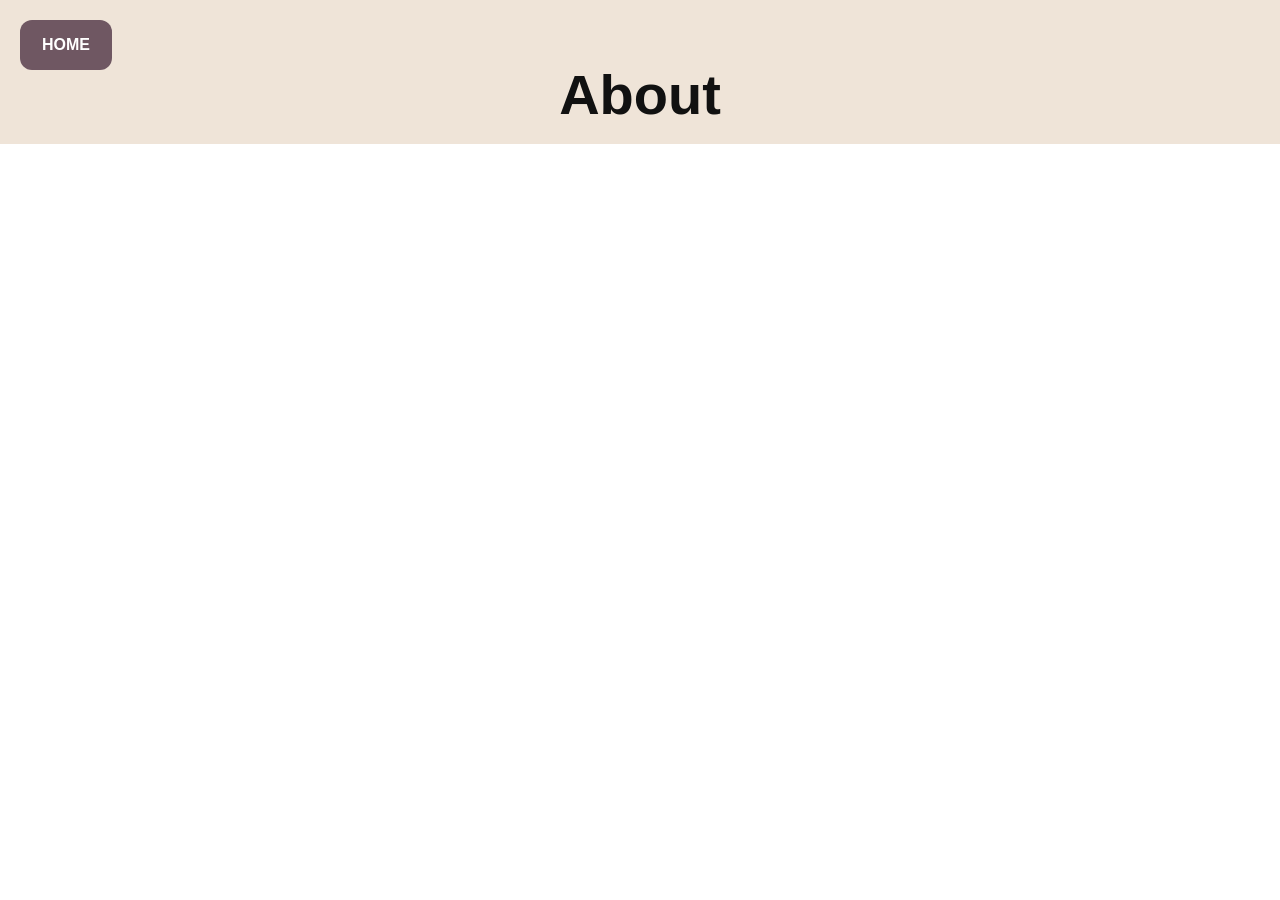
==== pages/about.html @ 68fadaa8 "Intial commit" ====
<!DOCTYPE html>
<html lang="en">
<head>
    <meta charset="UTF-8">
    <meta name="viewport" content="width=device-width, initial-scale=1.0">
    <title>About</title>
    <link rel="stylesheet" href="../style.css">
</head>
<body>
    <div class="banner">
        <h1 class="banner-title">About</h1>
    </div> 
    <!-- Top-left HOME -->
    <a href="../index.html" class="btn home-top">HOME</a>

</body>
</html>
---- style.css ----
/* ========== RESET ========== */
* {
    box-sizing: border-box;
    margin: 0;
    padding: 0;
  }
  
  /* ========== VARIABLES ========== */
  :root {
    --bg: #ffffff;
    --text: #111111;
    --accent:#6f5762;
    --muted: #666666;
  }
  
  /* ========== GLOBAL STYLES ========== */
  body {
    background-color: var(--bg);
    color: var(--text);
    font-family: 'Inter', -apple-system, BlinkMacSystemFont, "Segoe UI", Arial, sans-serif;
    line-height: 1.6;
    margin: 0; 
  }
  
  /* ========== HEADINGS ========== */
  h1 {
    font-size: 64px;
    margin-bottom: 16px;
  }
  
  h2 {
    font-size: 32px;
    margin-bottom: 12px;
  }
  
  /* ========== BUTTONS ========== */
  .btn {
    display: inline-block;
    padding: 12px 22px;
    background-color: var(--accent);
    color: white;
    text-decoration: none;
    border-radius: 12px;
    font-weight: 600;
    transition: all 0.2s ease;
  }
  
  .btn:hover {
    background-color: #6A1F3B;
    transform: translateY(-2px);
    color: white;
  }
  
  /* ========== SECTIONS ========== */
  section {
    margin-top: 60px;
  }
  
  /* ========== UTILITIES ========== */
  .center {
    text-align: center;
  }
  .button-row {
    display: flex;
    gap: 16px;          /* space between buttons */
    margin-top: 140px;
    justify-content: center;
  }
  @media (max-width: 600px) {
    .button-row {
      flex-direction: column;
      align-items: center;
    }
  }  
  /* Top-left button */
.home-top {
    position: fixed;
    top: 20px;
    left: 20px;
  }
  
  /* Bottom-center button */
  .home-bottom {
    position: fixed;
    bottom: 30px;
    left: 50%;
    transform: translateX(-50%);
  }
  /* Banner */
  .banner {
    height: 1.5in;
    background-color: #EFE4D8;
  
    display: flex;
    justify-content: center;
    align-items: flex-start;
  
    position: relative;
    overflow: visible;
  }
  
  /* Title inside banner */
  .banner-title {
    font-size: 56px;
    font-weight: 700;
    color: #111111;
    margin: 50px;
  }
  
  
  /* Circular image */
  .profile-pic {
    width: 240px;
    height: 240px;
    border-radius: 50%;          /* makes it a circle */
    object-fit: cover;           /* crops image nicely */
    border: 0px solid #654321;     /* optional frame */
    position: relative;
    top: 25px
  }
  .page-title {
    text-align: center;
    margin-top: 40px;
  }
  .media-pic {
    width: 240px;
    height: 240px;
    border-radius: 50%;          /* makes it a circle */
    object-fit: cover;           /* crops image nicely */
    border: 0px solid #654321;     /* optional frame */
    position: relative;
    top: 50px
  }
  .quote {
    border-left: 4px solid #660033;
    margin: 20px auto;
    padding-left: 24px;
    font-style: italic;
  }
  

  
  .quote-author {
    margin-top: 20px;
    text-align: right;
    font-size: 16px;
    color: #555;
  }
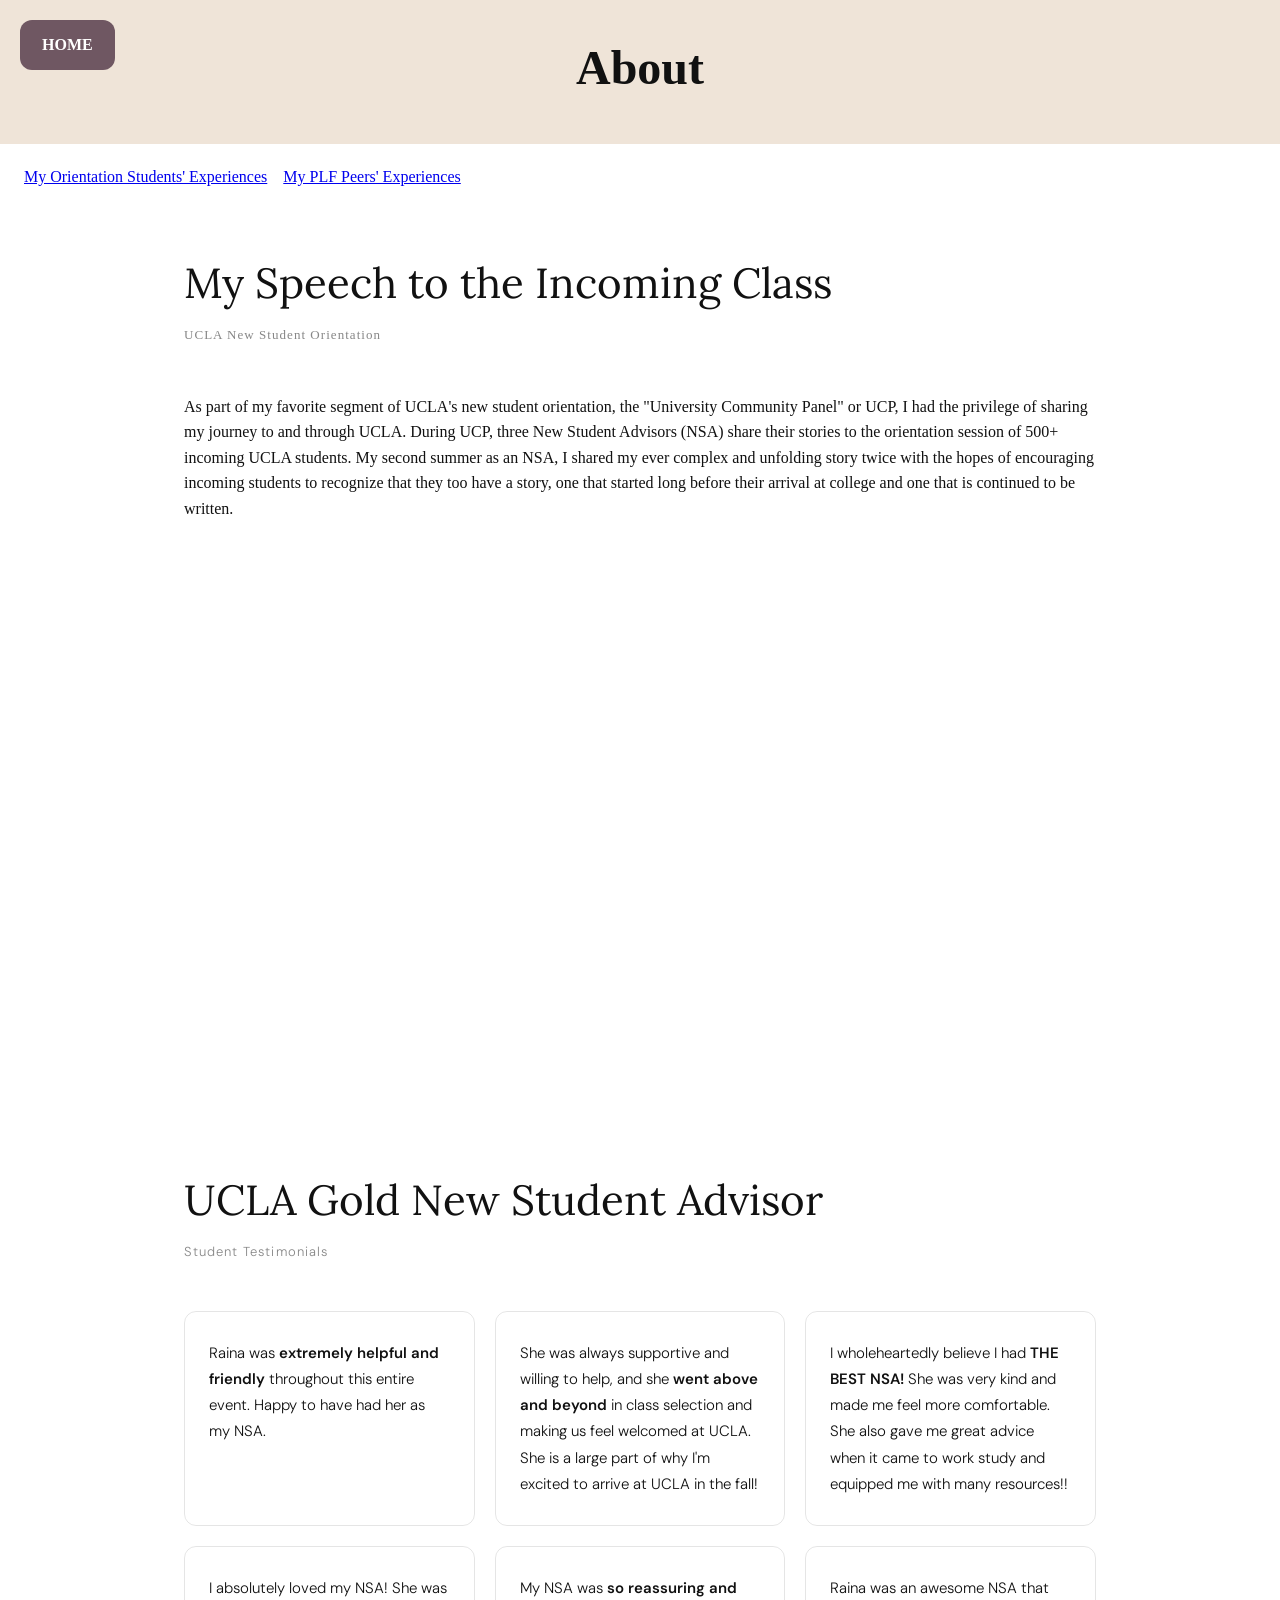
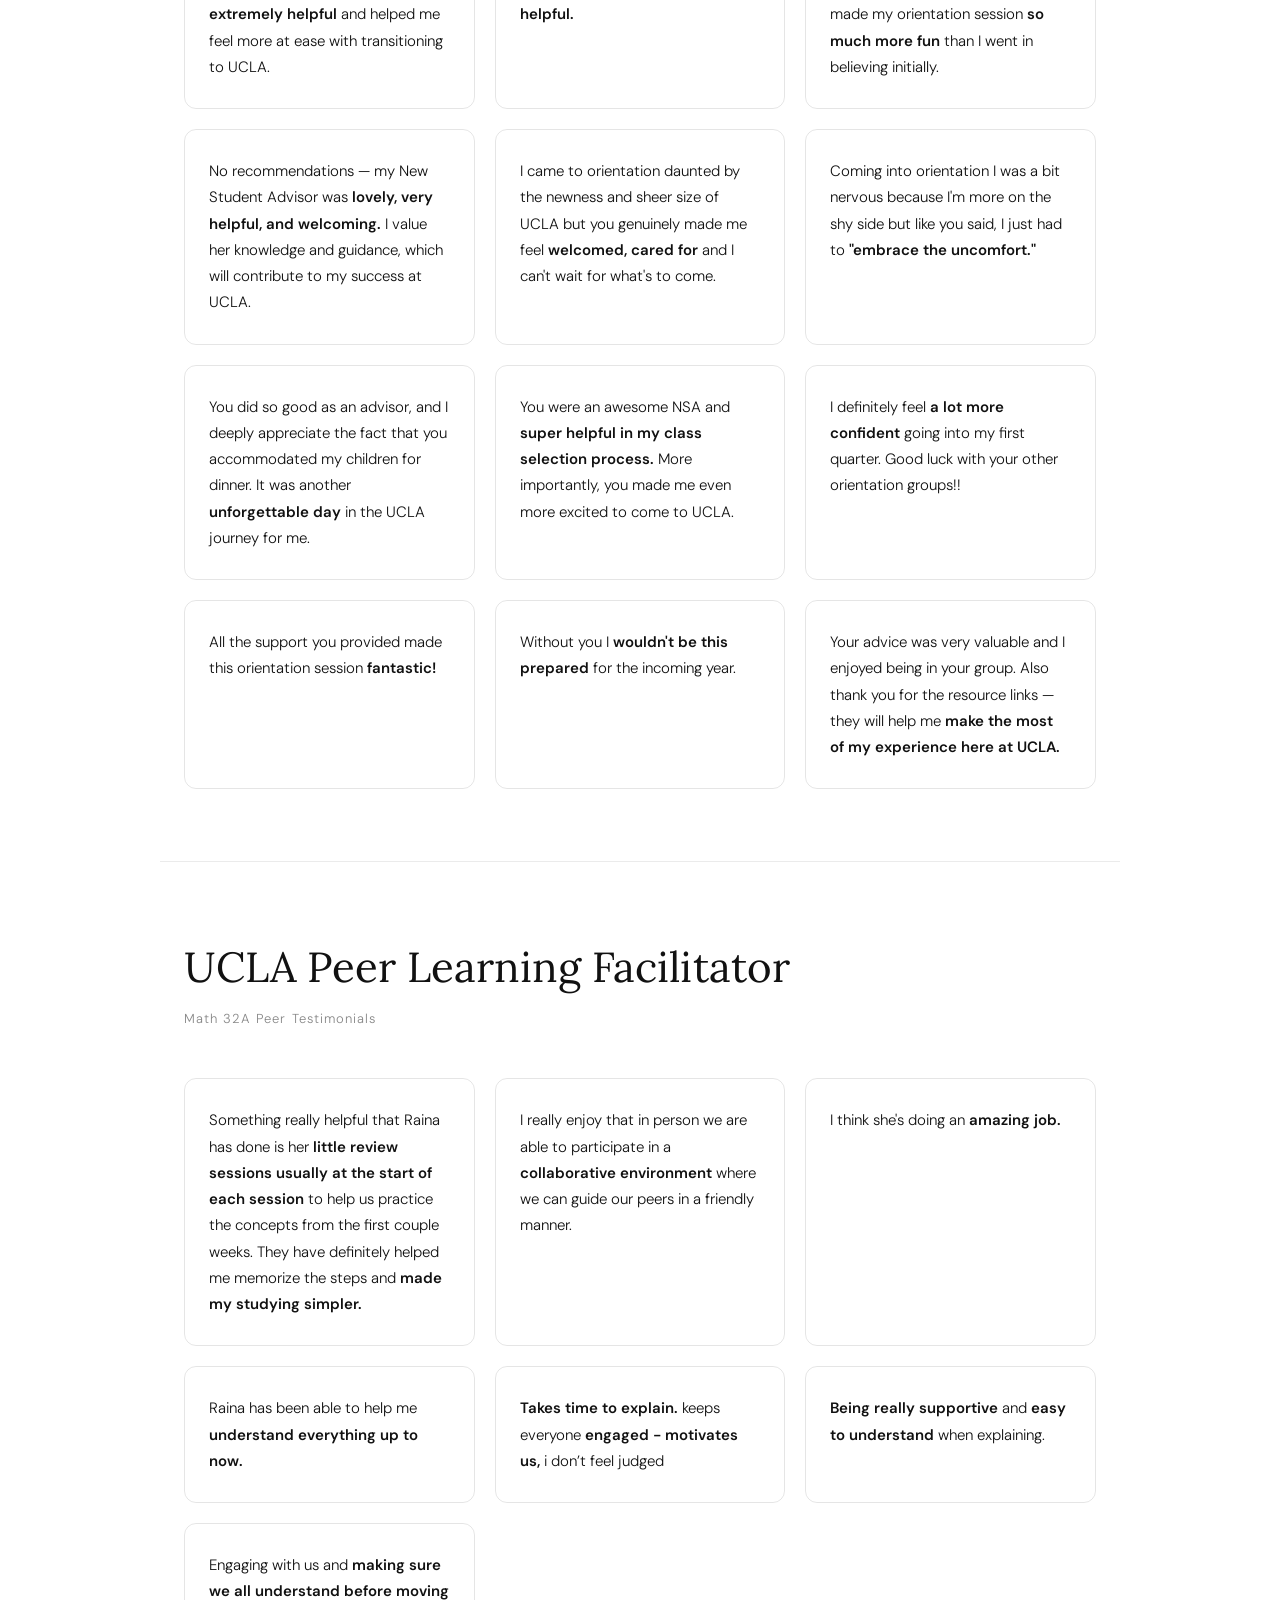
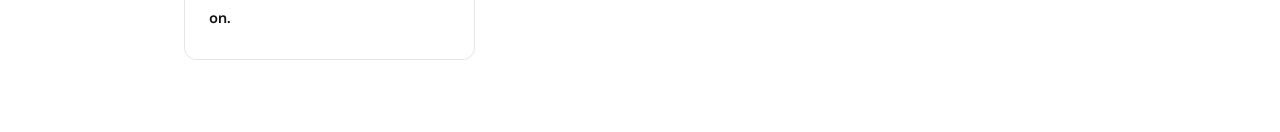
==== commit f5851d1c: "added more on about page and fixed home with name + short description" ====
--- a/pages/about.html
+++ b/pages/about.html
@@ -5,6 +5,91 @@
     <meta name="viewport" content="width=device-width, initial-scale=1.0">
     <title>About</title>
     <link rel="stylesheet" href="../style.css">
+    <link href="https://fonts.googleapis.com/css2?family=Lora:wght@400;600&family=DM+Sans:wght@300;400;500;600&display=swap" rel="stylesheet">
+    <style>
+        .video-section {
+  padding: 60px 24px;
+  max-width: 960px;
+  margin: 0 auto;
+}
+
+    .video-wrapper {
+    position: relative;
+    padding-bottom: 56.25%; /* 16:9 ratio */
+    height: 0;
+    overflow: hidden;
+    border-radius: 12px;
+    }
+
+    .video-wrapper iframe {
+    position: absolute;
+    top: 0; left: 0;
+    width: 100%;
+    height: 100%;
+    }
+        #testimonials, #plf { scroll-margin-top: 40px; }
+
+        .testimonials, .plf-section {
+          padding: 72px 24px;
+          max-width: 960px;
+          margin: 0 auto;
+          font-family: 'DM Sans', sans-serif;
+        }
+
+        .t-heading {
+          font-family: 'Lora', serif;
+          font-size: clamp(28px, 5vw, 42px);
+          font-weight: 400;
+          margin: 0 0 8px;
+          color: inherit;
+        }
+
+        .t-sub {
+          font-size: 13px;
+          font-weight: 300;
+          letter-spacing: 0.08em;
+          opacity: 0.5;
+          margin: 0 0 48px;
+        }
+
+        .t-grid {
+          display: grid;
+          grid-template-columns: repeat(auto-fill, minmax(260px, 1fr));
+          gap: 20px;
+        }
+
+        .t-card {
+          padding: 28px 24px;
+          border: 1px solid rgba(0,0,0,0.1);
+          border-radius: 12px;
+        }
+
+        .t-card p {
+          font-family: 'DM Sans', sans-serif;
+          font-size: 15px;
+          font-weight: 300;
+          line-height: 1.75;
+          margin: 0;
+          color: inherit;
+        }
+
+        .t-card strong {
+          font-weight: 600;
+          color: inherit;
+        }
+
+        .section-divider {
+          max-width: 960px;
+          margin: 0 auto;
+          border: none;
+          border-top: 1px solid rgba(0,0,0,0.08);
+        }
+        .section-links {
+            display: flex;
+            gap: 16px;
+            padding: 20px 24px 0;
+}
+    </style>
 </head>
 <body>
     <div class="banner">
@@ -12,6 +97,130 @@
     </div> 
     <!-- Top-left HOME -->
     <a href="../index.html" class="btn home-top">HOME</a>
-
+    <div class="section-links">
+        <a href="#testimonials">My Orientation Students' Experiences</a>
+        <a href="#plf">My PLF Peers' Experiences</a>
+      </div>
+      <section class="video-section">
+        <h2 class="t-heading">My Speech to the Incoming Class</h2>
+        <p class="t-sub">UCLA New Student Orientation</p>
+        <p class="video-desc">As part of my favorite segment of UCLA's new student orientation, the "University Community Panel" or UCP, I had the privilege of sharing my journey to and through UCLA. During UCP, three New Student Advisors (NSA) share their stories to the orientation session of 500+ incoming UCLA students. My second summer as an NSA, I shared my ever complex and unfolding story twice with the hopes of encouraging incoming students to recognize that they too have a story, one that started long before their arrival at college and one that is continued to be written.</p>
+        <div class="video-wrapper">
+            <iframe
+            src="https://www.youtube.com/embed/3Iu2mT6fhzI"
+            title="Speech to the Incoming Class"
+            frameborder="0"
+            allowfullscreen>
+          </iframe>
+        </div>
+      </section>
+    <!-- TESTIMONIALS SECTION — paste into your website -->
+
+<section class="testimonials" id = "testimonials">
+  <h2 class="t-heading">UCLA Gold New Student Advisor</h2>
+  <p class="t-sub">Student Testimonials</p>
+
+  <div class="t-grid">
+
+    <div class="t-card">
+      <p>Raina was <strong>extremely helpful and friendly</strong> throughout this entire event. Happy to have had her as my NSA.</p>
+    </div>
+
+    <div class="t-card">
+      <p>She was always supportive and willing to help, and she <strong>went above and beyond</strong> in class selection and making us feel welcomed at UCLA. She is a large part of why I'm excited to arrive at UCLA in the fall!</p>
+    </div>
+
+    <div class="t-card">
+      <p>I wholeheartedly believe I had <strong>THE BEST NSA!</strong> She was very kind and made me feel more comfortable. She also gave me great advice when it came to work study and equipped me with many resources!!</p>
+    </div>
+
+    <div class="t-card">
+      <p>I absolutely loved my NSA! She was <strong>extremely helpful</strong> and helped me feel more at ease with transitioning to UCLA.</p>
+    </div>
+
+    <div class="t-card">
+      <p>My NSA was <strong>so reassuring and helpful.</strong></p>
+    </div>
+
+    <div class="t-card">
+      <p>Raina was an awesome NSA that made my orientation session <strong>so much more fun</strong> than I went in believing initially.</p>
+    </div>
+
+    <div class="t-card">
+      <p>No recommendations — my New Student Advisor was <strong>lovely, very helpful, and welcoming.</strong> I value her knowledge and guidance, which will contribute to my success at UCLA.</p>
+    </div>
+
+    <div class="t-card">
+      <p>I came to orientation daunted by the newness and sheer size of UCLA but you genuinely made me feel <strong>welcomed, cared for</strong> and I can't wait for what's to come.</p>
+    </div>
+
+    <div class="t-card">
+      <p>Coming into orientation I was a bit nervous because I'm more on the shy side but like you said, I just had to <strong>"embrace the uncomfort."</strong></p>
+    </div>
+
+    <div class="t-card">
+      <p>You did so good as an advisor, and I deeply appreciate the fact that you accommodated my children for dinner. It was another <strong>unforgettable day</strong> in the UCLA journey for me.</p>
+    </div>
+
+    <div class="t-card">
+      <p>You were an awesome NSA and <strong>super helpful in my class selection process.</strong> More importantly, you made me even more excited to come to UCLA.</p>
+    </div>
+
+    <div class="t-card">
+      <p>I definitely feel <strong>a lot more confident</strong> going into my first quarter. Good luck with your other orientation groups!!</p>
+    </div>
+
+    <div class="t-card">
+      <p>All the support you provided made this orientation session <strong>fantastic!</strong></p>
+    </div>
+
+    <div class="t-card">
+      <p>Without you I <strong>wouldn't be this prepared</strong> for the incoming year.</p>
+    </div>
+
+    <div class="t-card">
+      <p>Your advice was very valuable and I enjoyed being in your group. Also thank you for the resource links — they will help me <strong>make the most of my experience here at UCLA.</strong></p>
+    </div>
+  </div>
+</section>
+<hr class="section-divider">
+
+    <!-- PLF TESTIMONIALS -->
+    <section class="plf-section" id="plf">
+      <h2 class="t-heading">UCLA Peer Learning Facilitator</h2>
+      <p class="t-sub"> Math 32A Peer Testimonials</p>
+
+      <div class="t-grid">
+
+        <div class="t-card">
+          <p>Something really helpful that Raina has done is her <strong>little review sessions usually at the start of each session</strong> to help us practice the concepts from the first couple weeks. They have definitely helped me memorize the steps and <strong>made my studying simpler.</strong></p>
+        </div>
+
+        <div class="t-card">
+          <p>I really enjoy that in person we are able to participate in a <strong>collaborative environment</strong> where we can guide our peers in a friendly manner.</p>
+        </div>
+
+        <div class="t-card">
+          <p>I think she's doing an <strong>amazing job.</strong></p>
+        </div>
+
+        <div class="t-card">
+          <p>Raina has been able to help me <strong>understand everything up to now.</strong></p>
+        </div>
+
+        <div class="t-card">
+          <p><strong>Takes time to explain.</strong> keeps everyone <strong> engaged - motivates us,</strong> i don’t feel judged</p>
+        </div>
+
+        <div class="t-card">
+          <p><strong>Being really supportive</strong> and <strong>easy to understand</strong> when explaining.</p>
+        </div>
+
+        <div class="t-card">
+          <p>Engaging with us and <strong>making sure we all understand before moving on.</strong></p>
+        </div>
+
+      </div>
+    </section>
 </body>
 </html>
--- a/style.css
+++ b/style.css
@@ -17,10 +17,10 @@
   body {
     background-color: var(--bg);
     color: var(--text);
-    font-family: 'Inter', -apple-system, BlinkMacSystemFont, "Segoe UI", Arial, sans-serif;
+    font-family: Georgia, "Times New Roman", serif;
     line-height: 1.6;
     margin: 0; 
-  }
+}
   
   /* ========== HEADINGS ========== */
   h1 {
@@ -62,8 +62,8 @@
   }
   .button-row {
     display: flex;
-    gap: 16px;          /* space between buttons */
-    margin-top: 140px;
+    gap: 16px;      
+    margin-top: 30px;
     justify-content: center;
   }
   @media (max-width: 600px) {
@@ -72,6 +72,36 @@
       align-items: center;
     }
   }  
+
+.menu-item {
+  position: relative;
+}
+
+.popover {
+  position: absolute;
+  top: 115%;
+  left: 50%;
+  transform: translateX(-50%) scale(0.95);
+
+  width: 280px;
+  padding: 15px;
+
+  background: white;
+  border-radius: 12px;
+  box-shadow: 0 12px 30px rgba(0,0,0,0.15);
+
+  opacity: 0;
+  visibility: hidden;
+  transition: 0.2s ease;
+  z-index: 100;
+}
+
+.menu-item:hover .popover {
+  opacity: 1;
+  visibility: visible;
+  transform: translateX(-50%) scale(1);
+}
+
   /* Top-left button */
 .home-top {
     position: fixed;
@@ -90,6 +120,7 @@
   .banner {
     height: 1.5in;
     background-color: #EFE4D8;
+    text-align: center;
   
     display: flex;
     justify-content: center;
@@ -101,10 +132,10 @@
   
   /* Title inside banner */
   .banner-title {
-    font-size: 56px;
-    font-weight: 700;
+    font-size: 48px;
+    font-weight: 600;
     color: #111111;
-    margin: 50px;
+    margin: 30px;
   }
   
   
@@ -146,4 +177,5 @@
     font-size: 16px;
     color: #555;
   }
+  #testimonials { scroll-margin-top: 40px; }
   
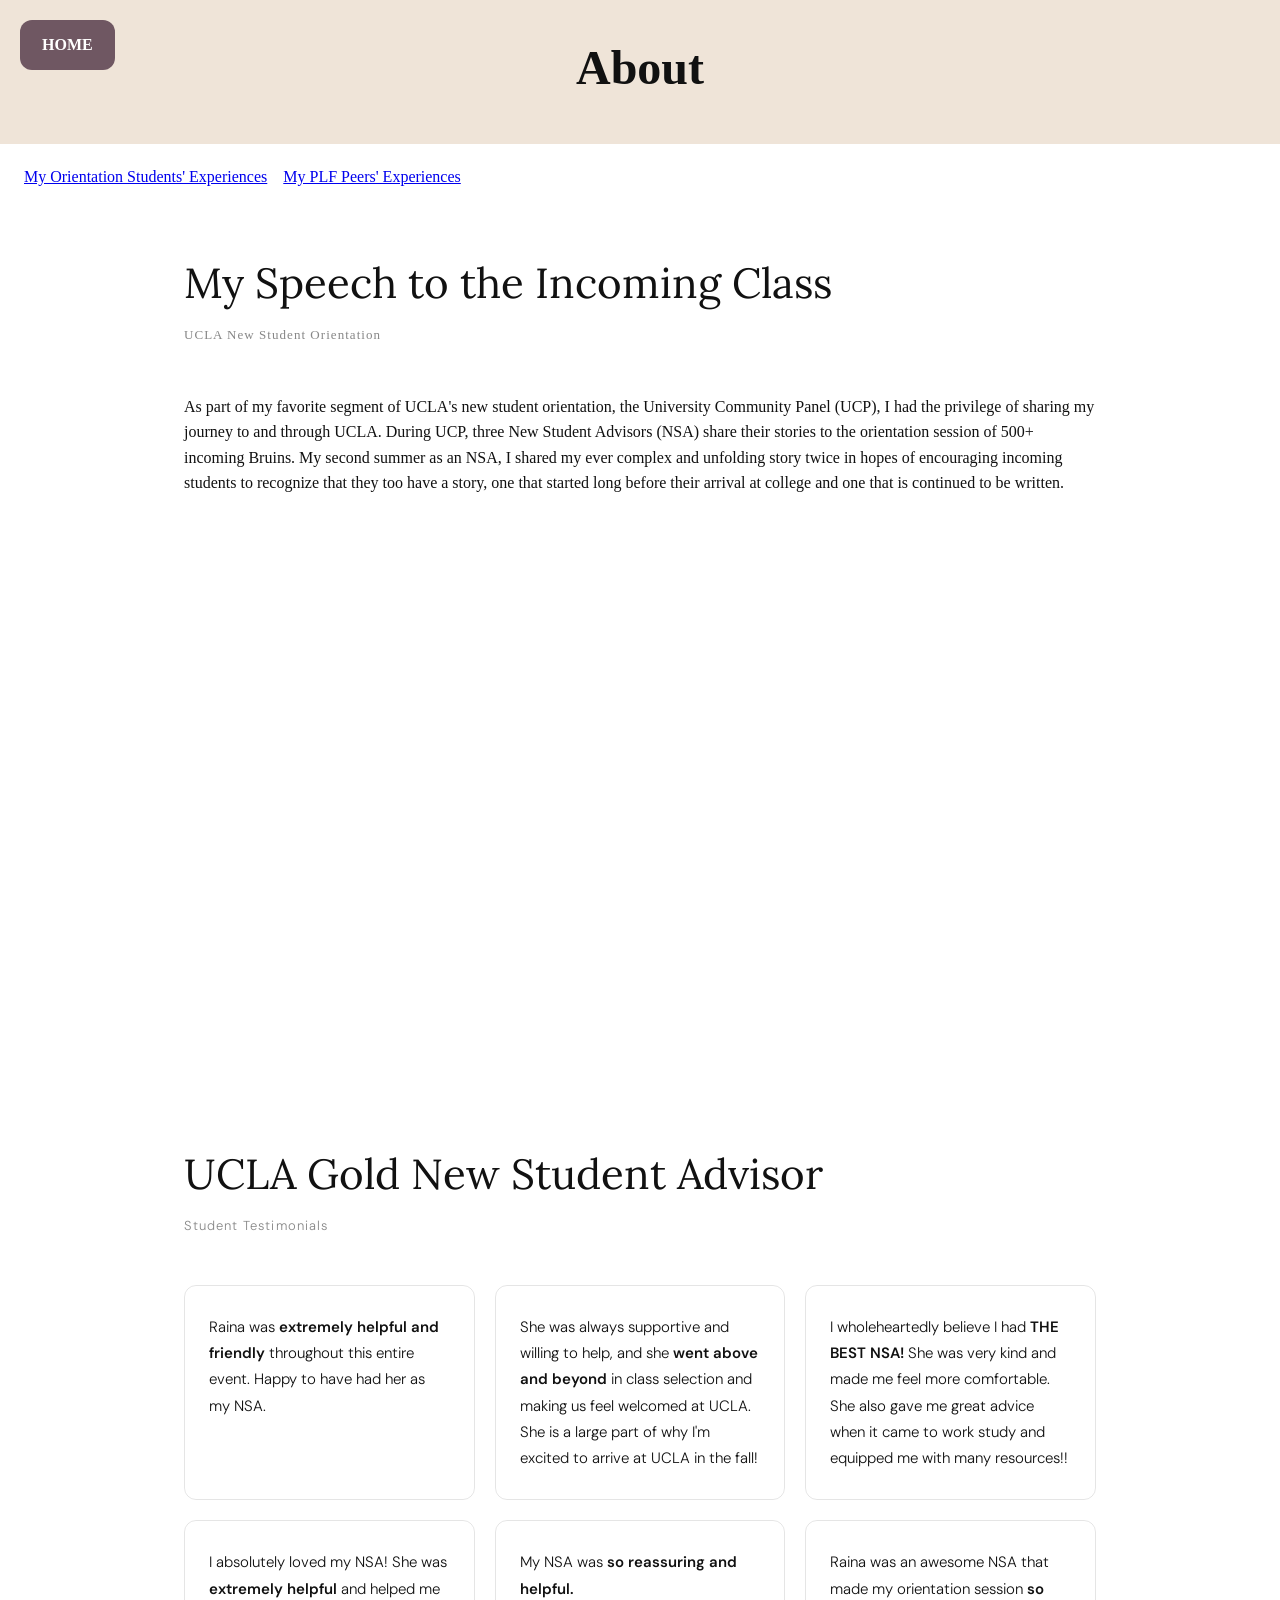
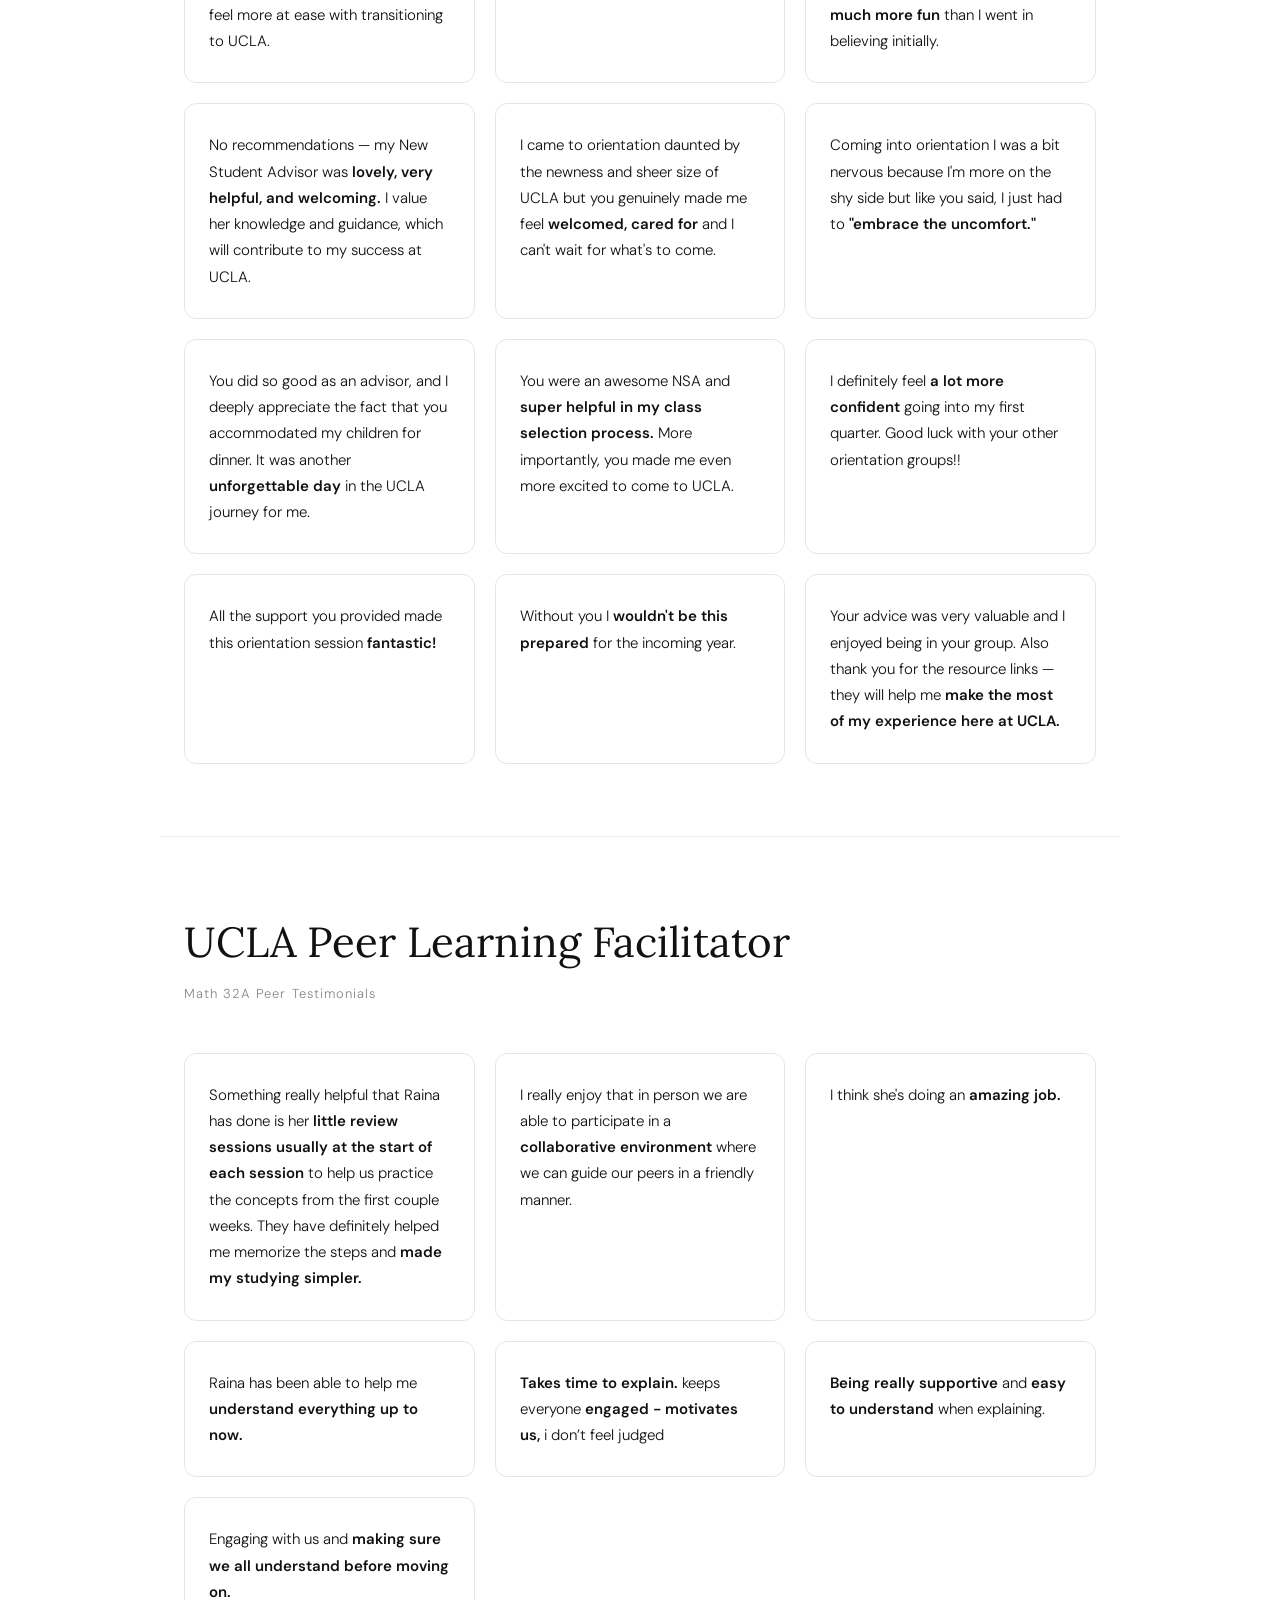
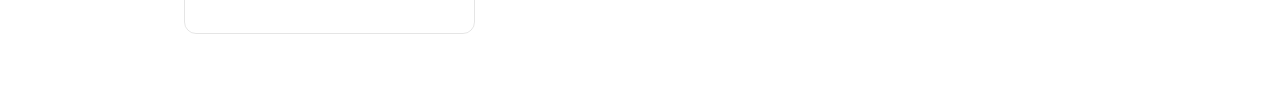
==== commit a47c2034: "updated speech description" ====
--- a/pages/about.html
+++ b/pages/about.html
@@ -104,7 +104,7 @@
       <section class="video-section">
         <h2 class="t-heading">My Speech to the Incoming Class</h2>
         <p class="t-sub">UCLA New Student Orientation</p>
-        <p class="video-desc">As part of my favorite segment of UCLA's new student orientation, the "University Community Panel" or UCP, I had the privilege of sharing my journey to and through UCLA. During UCP, three New Student Advisors (NSA) share their stories to the orientation session of 500+ incoming UCLA students. My second summer as an NSA, I shared my ever complex and unfolding story twice with the hopes of encouraging incoming students to recognize that they too have a story, one that started long before their arrival at college and one that is continued to be written.</p>
+        <p class="video-desc">As part of my favorite segment of UCLA's new student orientation, the University Community Panel (UCP), I had the privilege of sharing my journey to and through UCLA. During UCP, three New Student Advisors (NSA) share their stories to the orientation session of 500+ incoming Bruins. My second summer as an NSA, I shared my ever complex and unfolding story twice in hopes of encouraging incoming students to recognize that they too have a story, one that started long before their arrival at college and one that is continued to be written.</p>
         <div class="video-wrapper">
             <iframe
             src="https://www.youtube.com/embed/3Iu2mT6fhzI"
--- a/style.css
+++ b/style.css
@@ -167,6 +167,7 @@
     margin: 20px auto;
     padding-left: 24px;
     font-style: italic;
+    max-width: 750px;
   }
   
 
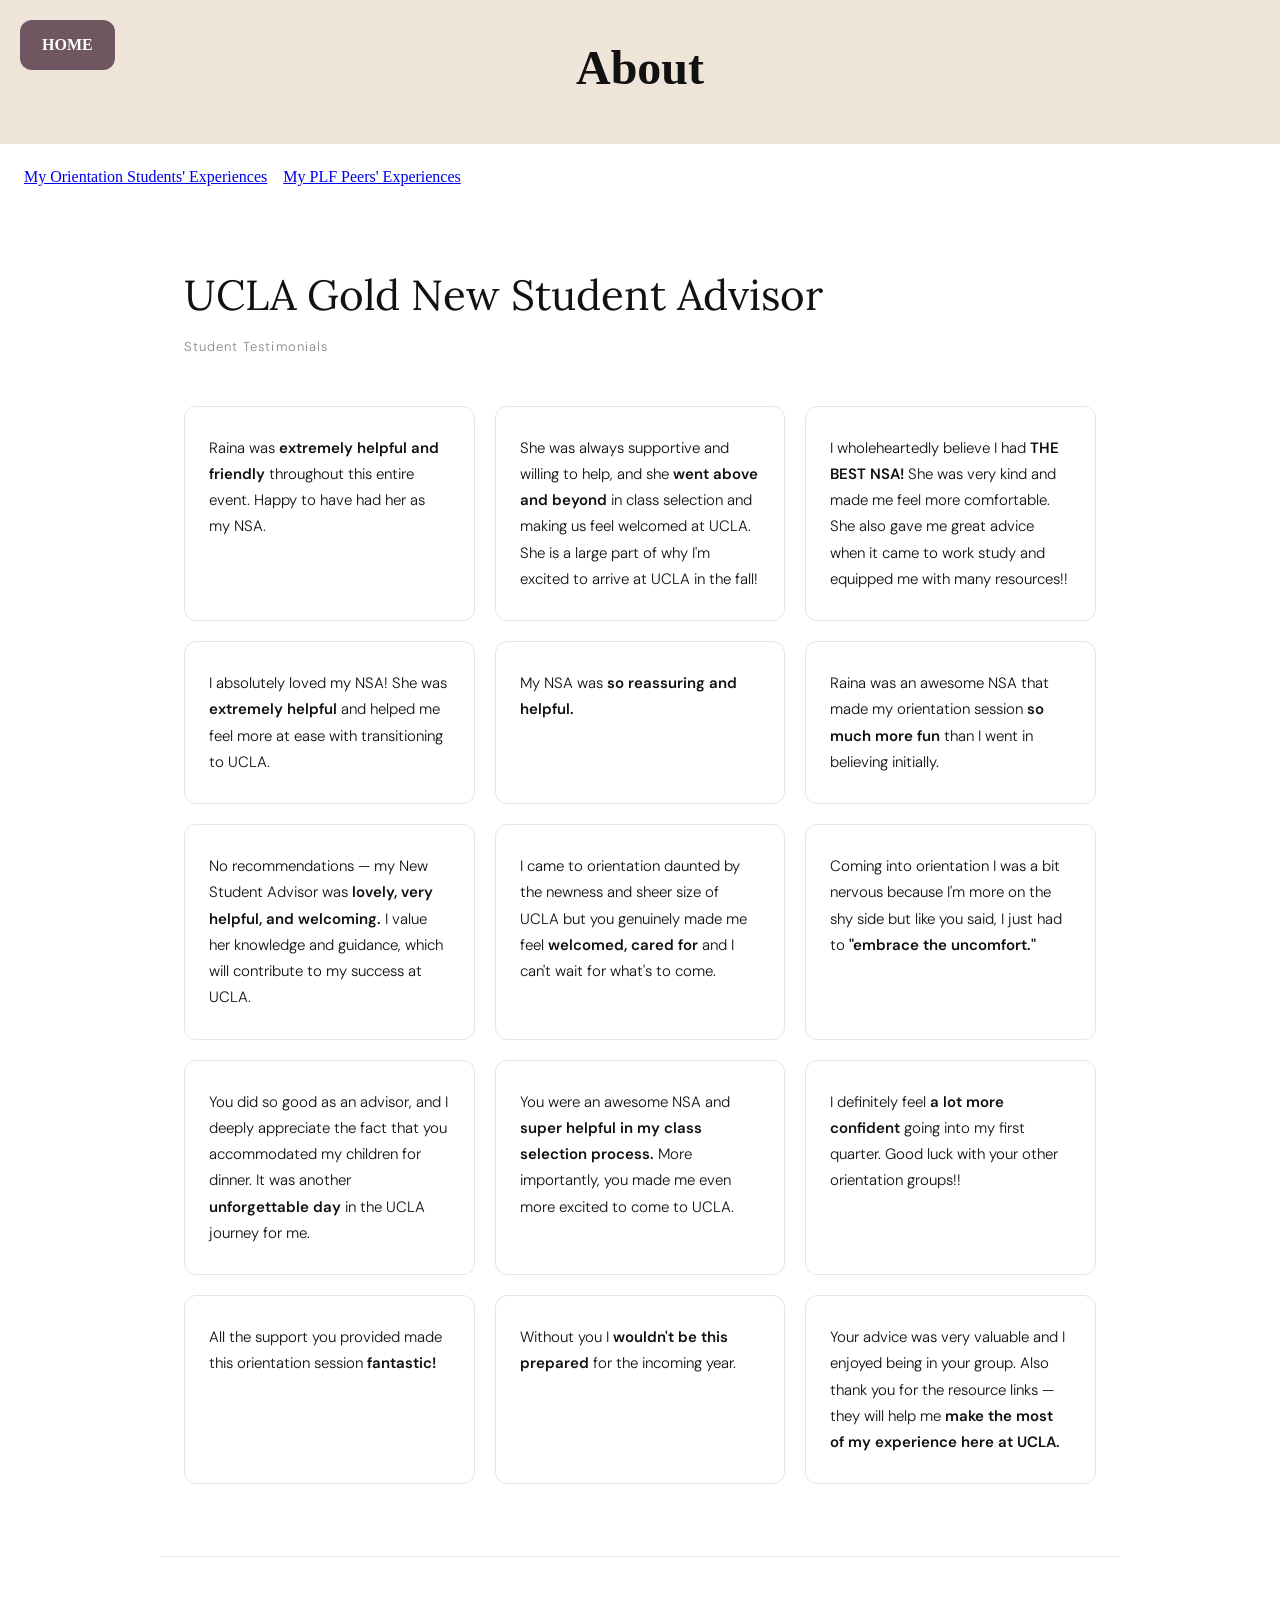
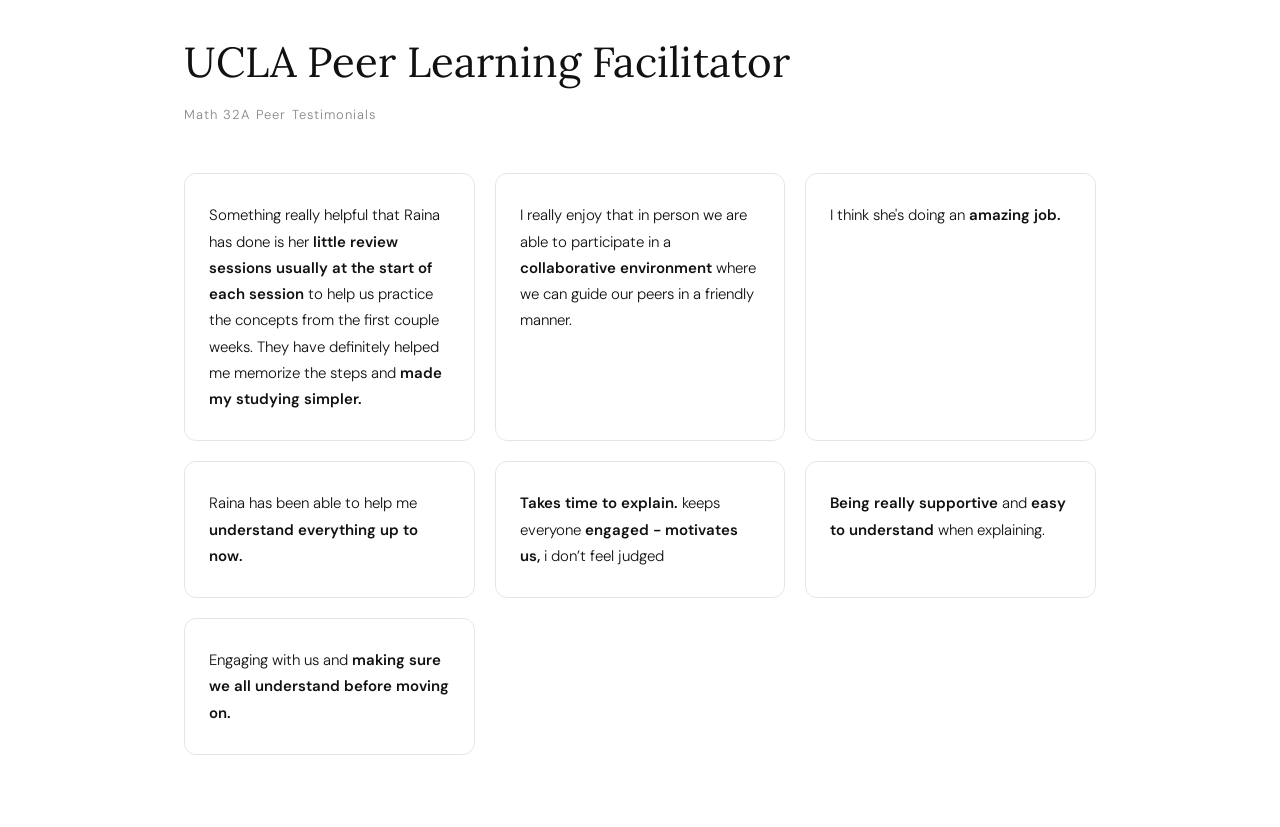
==== commit dcf6f948: "moved speech to projects + added chutes and ladders project" ====
--- a/pages/about.html
+++ b/pages/about.html
@@ -7,26 +7,7 @@
     <link rel="stylesheet" href="../style.css">
     <link href="https://fonts.googleapis.com/css2?family=Lora:wght@400;600&family=DM+Sans:wght@300;400;500;600&display=swap" rel="stylesheet">
     <style>
-        .video-section {
-  padding: 60px 24px;
-  max-width: 960px;
-  margin: 0 auto;
-}
 
-    .video-wrapper {
-    position: relative;
-    padding-bottom: 56.25%; /* 16:9 ratio */
-    height: 0;
-    overflow: hidden;
-    border-radius: 12px;
-    }
-
-    .video-wrapper iframe {
-    position: absolute;
-    top: 0; left: 0;
-    width: 100%;
-    height: 100%;
-    }
         #testimonials, #plf { scroll-margin-top: 40px; }
 
         .testimonials, .plf-section {
@@ -101,19 +82,6 @@
         <a href="#testimonials">My Orientation Students' Experiences</a>
         <a href="#plf">My PLF Peers' Experiences</a>
       </div>
-      <section class="video-section">
-        <h2 class="t-heading">My Speech to the Incoming Class</h2>
-        <p class="t-sub">UCLA New Student Orientation</p>
-        <p class="video-desc">As part of my favorite segment of UCLA's new student orientation, the University Community Panel (UCP), I had the privilege of sharing my journey to and through UCLA. During UCP, three New Student Advisors (NSA) share their stories to the orientation session of 500+ incoming Bruins. My second summer as an NSA, I shared my ever complex and unfolding story twice in hopes of encouraging incoming students to recognize that they too have a story, one that started long before their arrival at college and one that is continued to be written.</p>
-        <div class="video-wrapper">
-            <iframe
-            src="https://www.youtube.com/embed/3Iu2mT6fhzI"
-            title="Speech to the Incoming Class"
-            frameborder="0"
-            allowfullscreen>
-          </iframe>
-        </div>
-      </section>
     <!-- TESTIMONIALS SECTION — paste into your website -->
 
 <section class="testimonials" id = "testimonials">
--- a/style.css
+++ b/style.css
@@ -63,7 +63,7 @@
   .button-row {
     display: flex;
     gap: 16px;      
-    margin-top: 30px;
+    margin-top: 20px;
     justify-content: center;
   }
   @media (max-width: 600px) {
@@ -179,4 +179,54 @@
     color: #555;
   }
   #testimonials { scroll-margin-top: 40px; }
-  +  
+  /* Projects Section */
+.projects-container {
+  max-width: 1000px;
+  margin: 60px auto;
+  padding: 0 24px;
+}
+
+/* Individual Project Card */
+.project-card {
+  margin-bottom: 80px;
+  text-align: center;
+}
+
+/* Project Title */
+.project-title {
+  font-size: 32px;
+  font-weight: 700;
+  margin-bottom: 20px;
+}
+
+/* Project Image */
+.project-img {
+  width: 100%;
+  max-width: 700px;
+  border-radius: 12px;
+  margin-bottom: 20px;
+}
+
+/* Description */
+.project-desc {
+  font-size: 18px;
+  line-height: 1.6;
+  max-width: 700px;
+  margin: 0 auto 20px auto;
+}
+
+/* Github Button */
+.github-btn {
+  display: inline-block;
+  padding: 10px 18px;
+  border-radius: 8px;
+  background-color: #7b646a; /* match your button color */
+  color: white;
+  text-decoration: none;
+  font-weight: 600;
+}
+
+.github-btn:hover {
+  opacity: 0.85;
+}
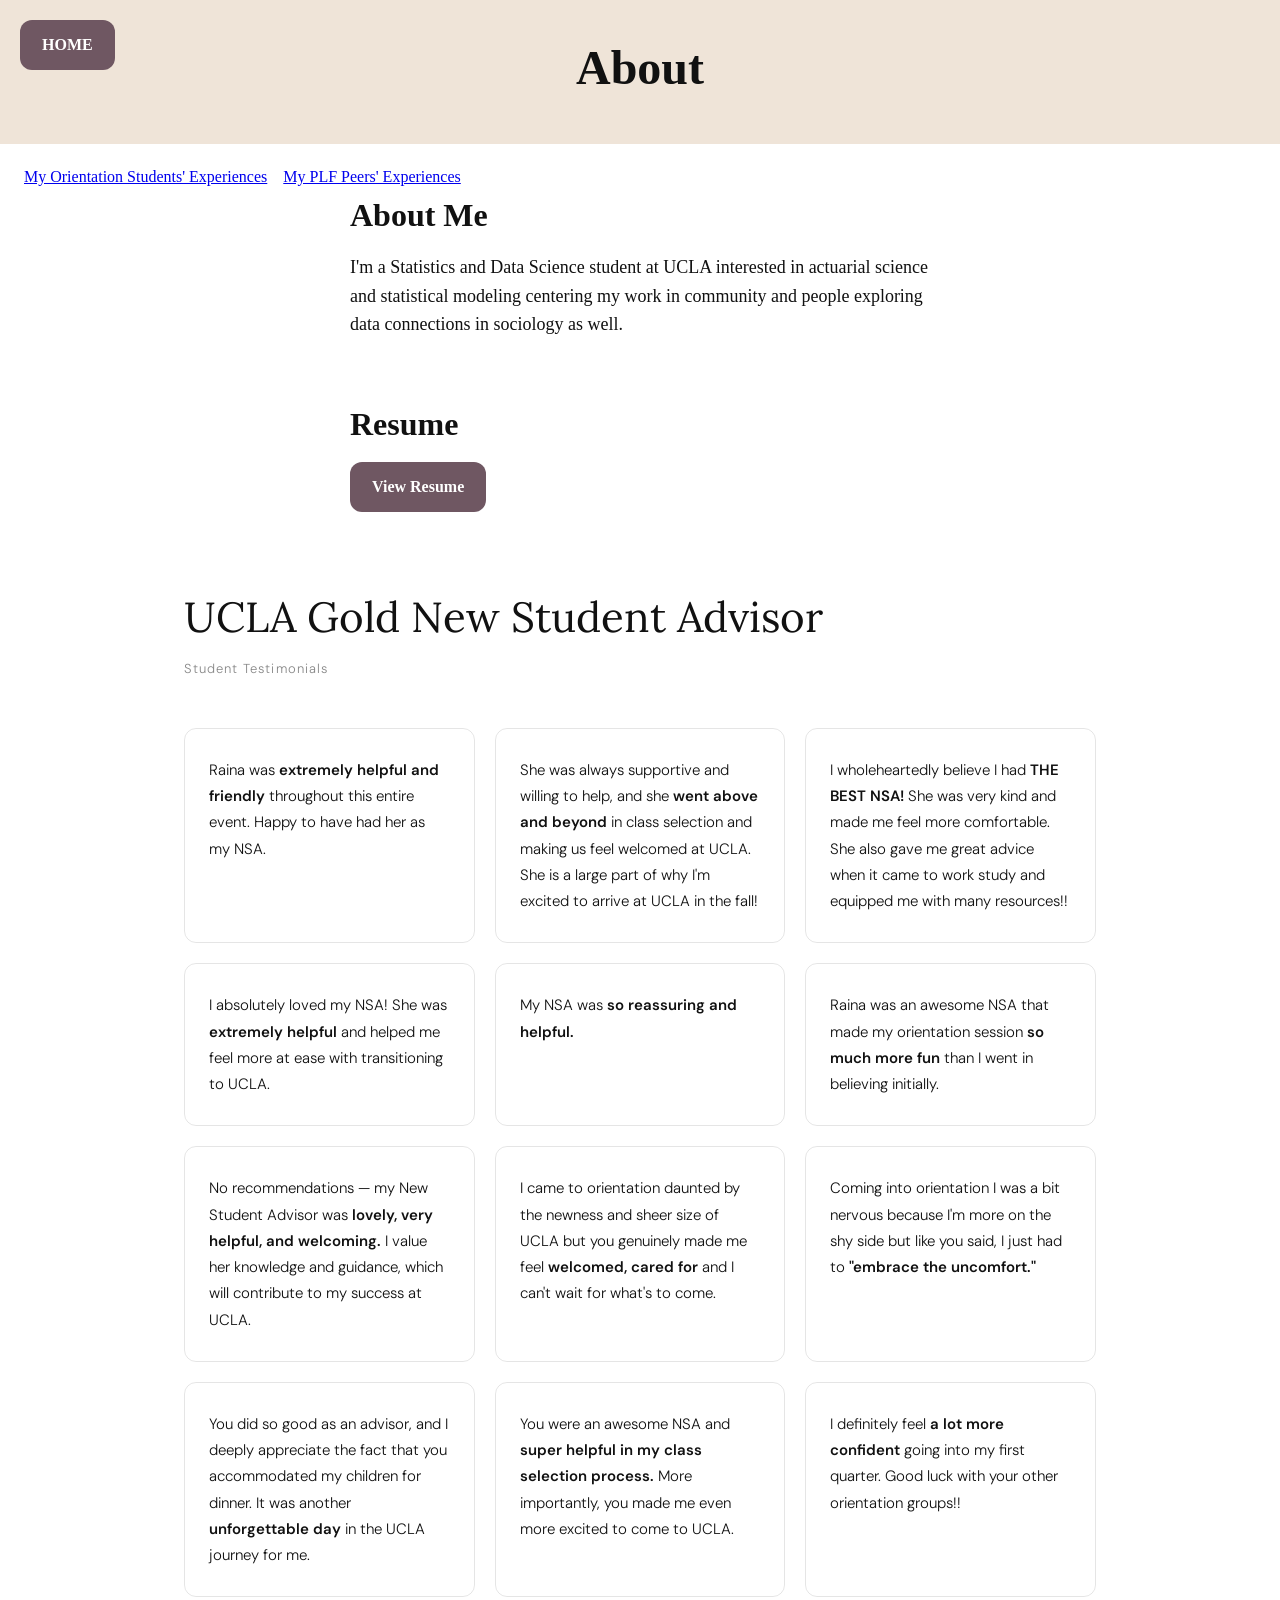
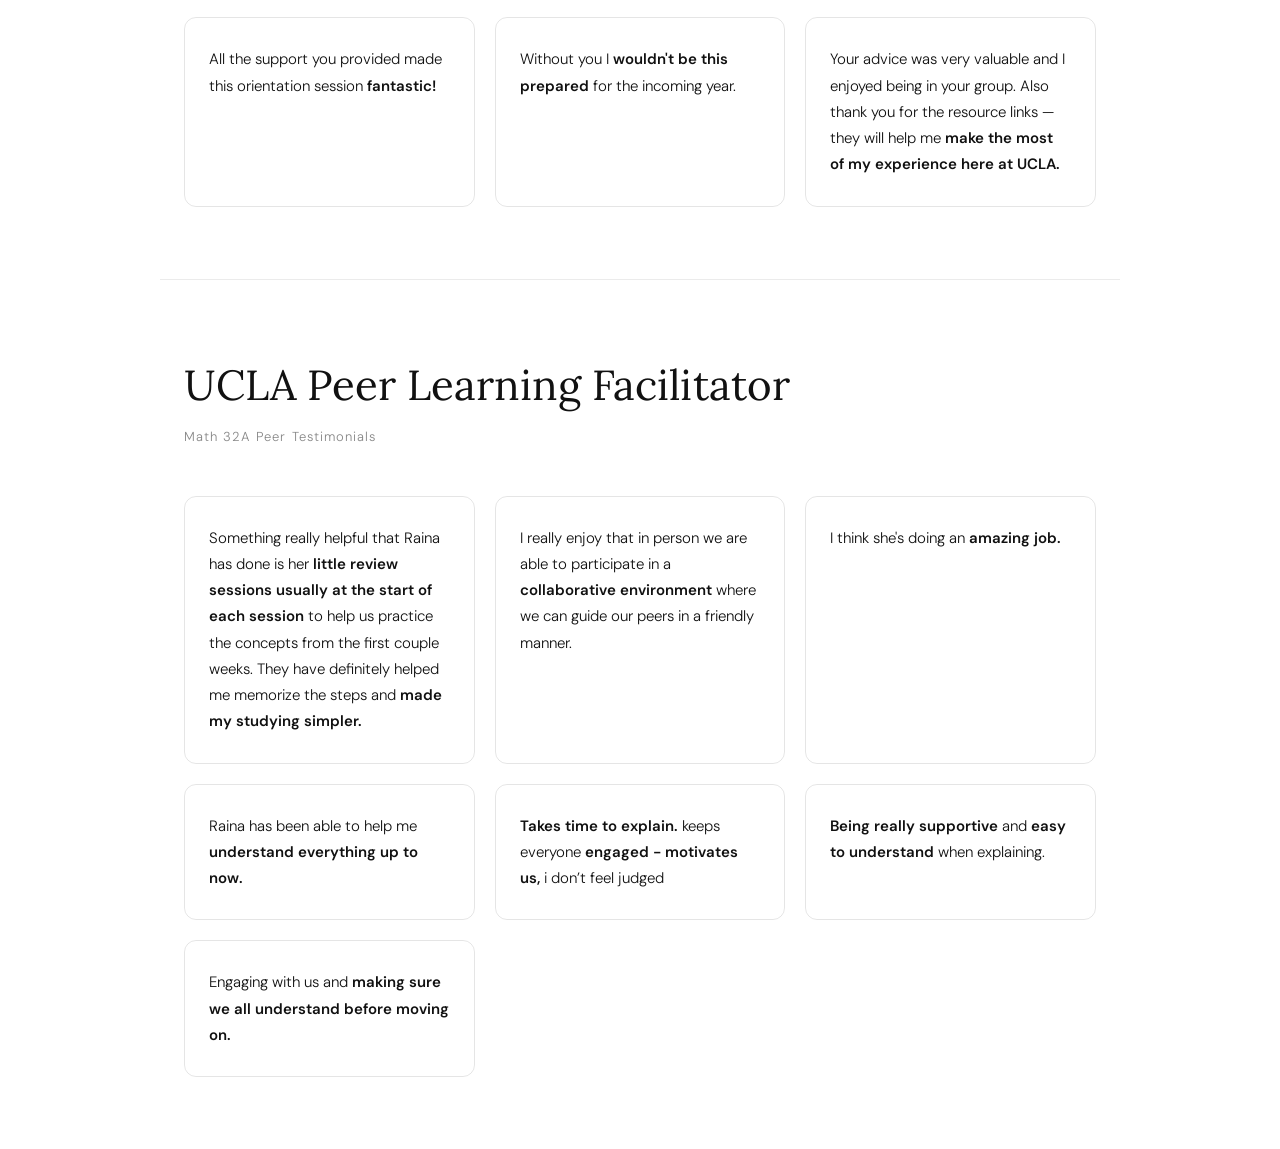
==== commit 209e4b2f: "updated about page with resume + added about me section" ====
--- a/pages/about.html
+++ b/pages/about.html
@@ -82,6 +82,19 @@
         <a href="#testimonials">My Orientation Students' Experiences</a>
         <a href="#plf">My PLF Peers' Experiences</a>
       </div>
+      <div class = "content">
+        <h2>About Me</h2>
+      <p class="about-text">
+        I'm a Statistics and Data Science student at UCLA interested in actuarial science and statistical modeling centering my work in community and people exploring data connections in sociology as well.
+        </p>
+        <section class="resume-section">
+          <h2>Resume</h2>
+        
+          <div class="resume-buttons">
+            <a href="../raina-marangattu-resume.pdf" class="btn" target="_blank">View Resume</a>
+          </div>
+        </section>
+        </div>
     <!-- TESTIMONIALS SECTION — paste into your website -->
 
 <section class="testimonials" id = "testimonials">
--- a/style.css
+++ b/style.css
@@ -170,7 +170,10 @@
     max-width: 750px;
   }
   
-
+  .about-text {
+    line-height: 1.6;
+    font-size: 18px;
+  }
   
   .quote-author {
     margin-top: 20px;
@@ -229,4 +232,8 @@
 
 .github-btn:hover {
   opacity: 0.85;
+}
+.content {
+  margin-left: 350px;
+  margin-right: 350px;
 }
